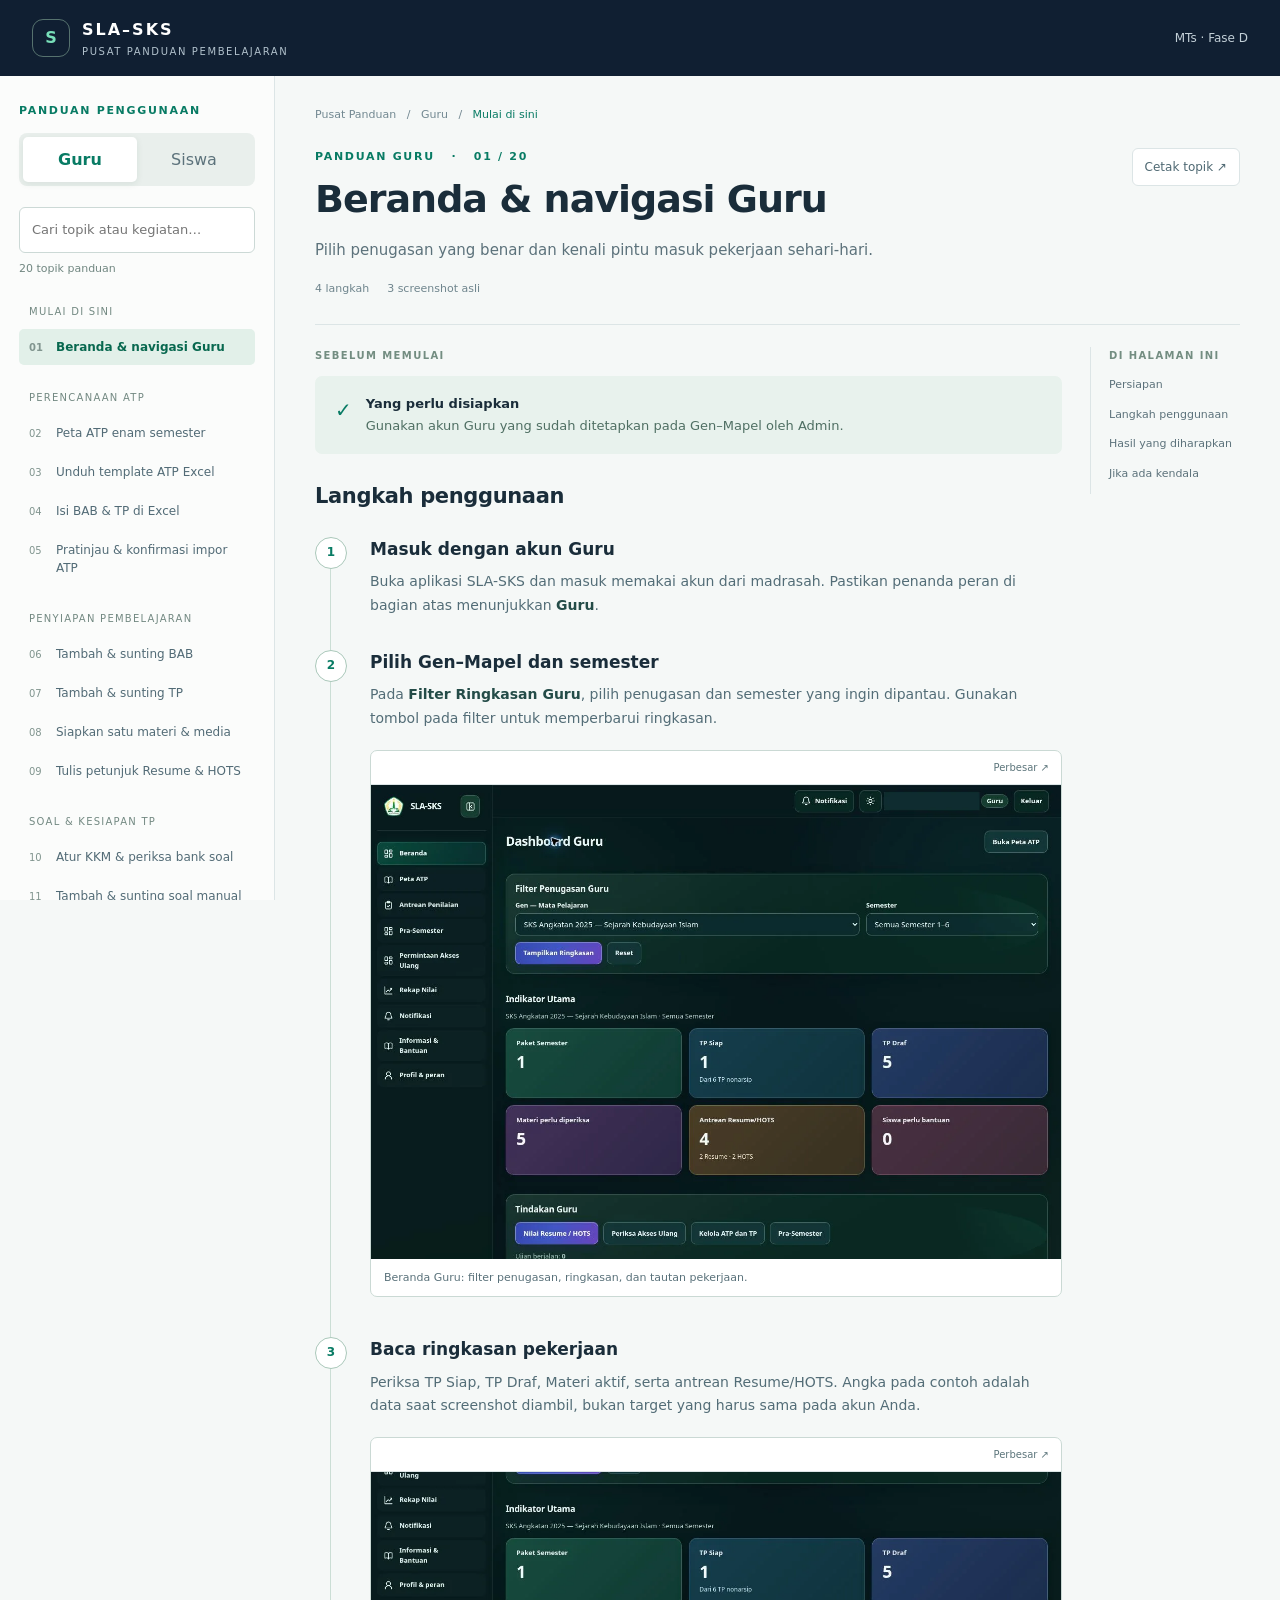
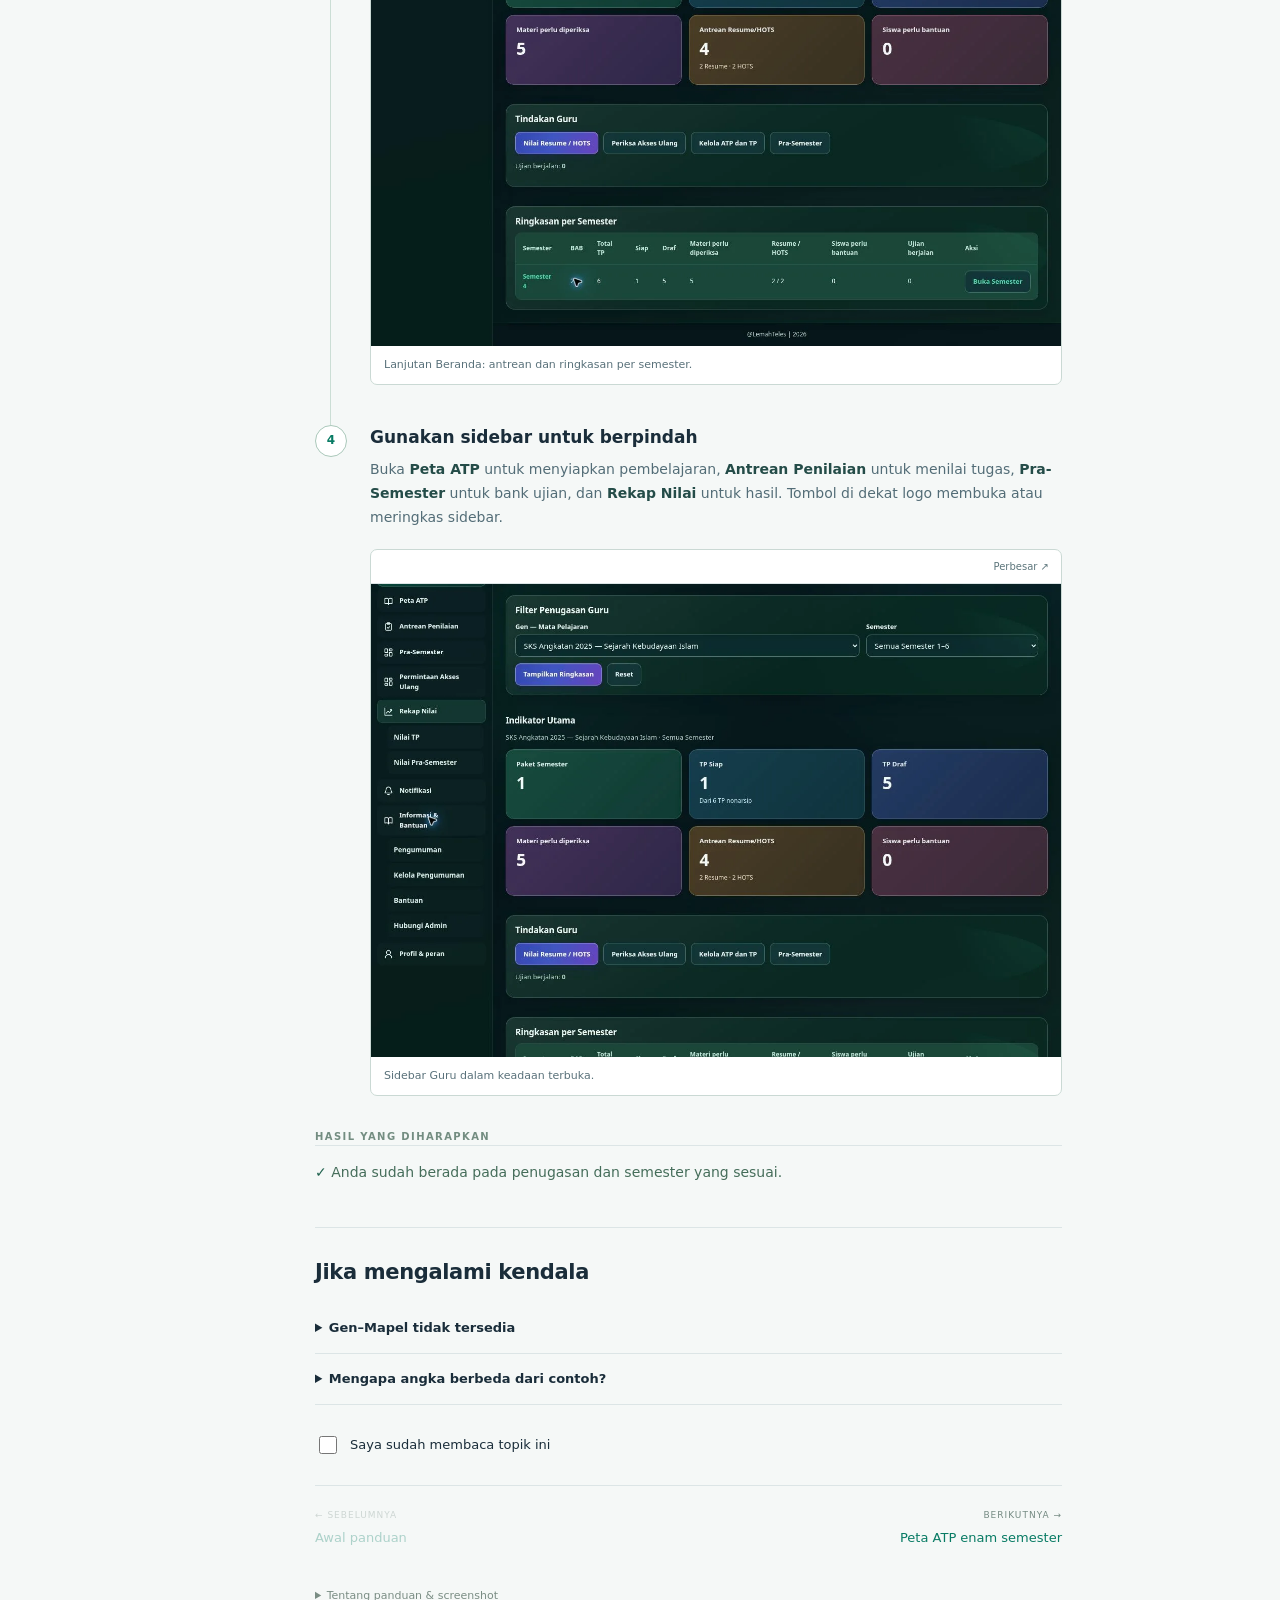
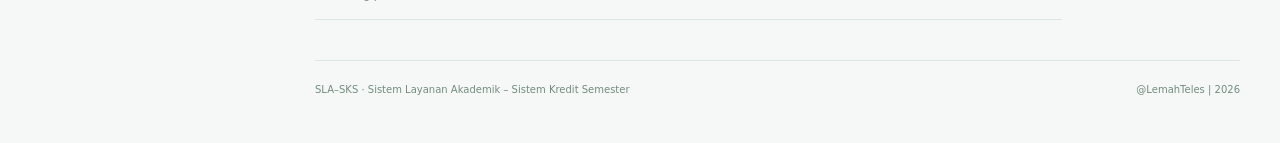
==== index.html @ f9694e11 "Publish review branch for Guru and Siswa tutorials" ====
<!doctype html><html lang="id">
<head><meta charset="utf-8">
<meta name="viewport" content="width=device-width,initial-scale=1">
<meta name="description" content="Tutorial SLA-SKS untuk Guru dan Siswa: ATP Excel, materi, bank soal Word, penilaian, pembelajaran, ujian, nilai, dan sertifikat.">
<title>Tutorial Guru & Siswa · SLA-SKS</title><link rel="stylesheet" href="assets/tutorial.css">
</head>
<body><header class="top"><a class="brand" href="#guru/beranda" id="brand"><span class="logo" aria-hidden="true">S</span><span><strong>SLA–SKS</strong><small>PUSAT PANDUAN PEMBELAJARAN</small></span></a><div class="top-right"><span>MTs · Fase D</span><button class="mobile-menu" id="mobile" aria-label="Buka daftar isi" aria-expanded="false" aria-controls="sidebar">☰</button></div>
</header><div class="shell">
<aside id="sidebar"><div class="eyebrow">Panduan penggunaan</div><div class="roles" role="group" aria-label="Pilih peran"><button id="teacher" class="active" aria-pressed="true">Guru</button><button id="student" aria-pressed="false">Siswa</button></div><div class="search"><input type="search" id="search" placeholder="Cari topik atau kegiatan…" aria-label="Cari topik panduan"><div id="search-count" class="search-count" aria-live="polite"></div></div><nav id="nav" aria-label="Daftar panduan"></nav><div class="aside-foot"><div id="progress" class="progress"></div></div></aside>
<main class="workspace" id="main" tabindex="-1"><noscript><p>Aktifkan JavaScript untuk membuka daftar panduan.</p></noscript></main></div><button class="float-top" id="to-top" aria-label="Kembali ke atas" hidden>↑</button>
<dialog id="lightbox" class="zoom-fit" aria-label="Perbesar screenshot"><div class="dialog-head"><span id="caption">Screenshot aplikasi</span><div class="tools"><button id="minus" aria-label="Perkecil gambar">−</button><button id="zoom">Ukuran asli</button><button id="plus" aria-label="Perbesar gambar">+</button><button id="close">Tutup ×</button></div></div><div class="zoom-area"><img id="large" alt=""></div><div class="dialog-caption">Gunakan gulir saat diperbesar. Tekan Esc untuk menutup.</div></dialog>
<script defer src="assets/topics.js"></script>
<script defer src="assets/tutorial.js"></script>
</body>
</html>
---- assets/tutorial.css ----
:root {
  --navy:#101f32;
  --green:#087b64;
  --ink:#1a2d3a;
  --muted:#5c727b;
  --line:#dce5e6;
  --paper:#f5f8f7
}
* {
  box-sizing:border-box
}
html {
  scroll-behavior:smooth;
  scroll-padding-top:24px
}
body {
  margin:0;
  font:16px/1.7 system-ui,-apple-system,Segoe UI,sans-serif;
  color:var(--ink);
  background:var(--paper)
}
button,input {
  font:inherit
}
button,a {
  touch-action:manipulation
}
button {
  cursor:pointer
}
a {
  color:var(--green)
}
button:focus-visible,a:focus-visible,input:focus-visible,summary:focus-visible {
  outline:3px solid #dca333;
  outline-offset:4px
}
.top {
  height:76px;
  background:var(--navy);
  color:white;
  display:flex;
  align-items:center;
  justify-content:space-between;
  padding:0 32px;
  gap:18px
}
.brand {
  display:flex;
  align-items:center;
  gap:12px;
  color:white;
  text-decoration:none
}
.logo {
  display:grid;
  place-items:center;
  width:38px;
  height:38px;
  border:1px solid #56726e;
  border-radius:11px;
  color:#78dfb9;
  font-weight:800
}
.brand strong {
  letter-spacing:2px
}
.brand small {
  display:block;
  color:#b1c1cc;
  font-size:10px;
  letter-spacing:1.6px
}
.top-right {
  display:flex;
  align-items:center;
  gap:22px;
  font-size:12px;
  color:#c2cfd7
}
.tag {
  color:#b3e6d7;
  border:1px solid #42695f;
  border-radius:4px;
  padding:3px 9px;
  font-size:10px;
  letter-spacing:1.1px
}
.shell {
  max-width:1600px;
  margin:auto;
  display:grid;
  grid-template-columns:275px minmax(0,1fr)
}
aside {
  padding:26px 19px;
  border-right:1px solid var(--line);
  height:calc(100dvh - 76px);
  position:sticky;
  top:0;
  overflow:auto;
  background:#fbfcfb;
  scrollbar-width:thin
}
.eyebrow {
  font-size:11px;
  font-weight:700;
  letter-spacing:1.7px;
  text-transform:uppercase;
  color:var(--green)
}
.roles {
  display:flex;
  padding:4px;
  background:#e9efec;
  border-radius:8px;
  margin:12px 0 21px
}
.roles button {
  width:50%;
  border:0;
  border-radius:5px;
  background:none;
  color:var(--muted);
  padding:9px
}
.roles button.active {
  background:white;
  color:var(--green);
  font-weight:700;
  box-shadow:0 2px 7px #1a473215
}
.search input {
  width:100%;
  padding:11px 12px;
  border:1px solid #ccd9d6;
  border-radius:6px;
  background:white;
  font-size:13px
}
.search-count {
  font-size:11px;
  color:#708680;
  margin-top:7px
}
.nav-title {
  font-size:10px;
  letter-spacing:1.25px;
  color:#738982;
  margin:24px 10px 9px;
  text-transform:uppercase
}
.nav-item {
  display:flex;
  gap:10px;
  width:100%;
  padding:9px 10px;
  margin:3px 0;
  border:0;
  background:none;
  text-align:left;
  color:#526b76;
  font-size:12px;
  border-radius:5px;
  line-height:1.5
}
.nav-item.active {
  background:#e2f0e9;
  color:#08684f;
  font-weight:650
}
.nav-item:hover {
  background:#edf4f0
}
.nav-item .num {
  font-size:10px;
  color:#81958f;
  padding-top:2px;
  min-width:17px
}
.nav-item .check {
  margin-left:auto;
  color:var(--green)
}
.aside-foot {
  font-size:11px;
  color:#6d837d;
  border-top:1px solid var(--line);
  margin-top:24px;
  padding:16px 10px
}
.workspace {
  padding:30px 40px 45px;
  min-width:0
}
.crumb {
  font-size:11px;
  color:#728891;
  margin-bottom:23px
}
.crumb span {
  color:var(--green)
}
.intro {
  border-bottom:1px solid var(--line);
  padding-bottom:25px;
  margin-bottom:22px
}
.intro-head {
  display:flex;
  justify-content:space-between;
  gap:20px;
  align-items:start
}
h1 {
  font-size:clamp(27px,3vw,38px);
  line-height:1.22;
  margin:10px 0 15px;
  letter-spacing:-1px;
  font-weight:650
}
h2 {
  font-size:21px;
  line-height:1.4;
  letter-spacing:-.35px;
  margin:27px 0 16px
}
h3 {
  font-size:17px;
  margin:0 0 8px;
  line-height:1.5
}
.lead {
  color:var(--muted);
  max-width:740px;
  font-size:15px;
  margin:0
}
.meta {
  display:flex;
  gap:18px;
  flex-wrap:wrap;
  margin-top:17px;
  font-size:11px;
  color:#6f858d
}
.print {
  background:white;
  border:1px solid var(--line);
  border-radius:6px;
  color:#4f6973;
  padding:8px 12px;
  font-size:12px;
  white-space:nowrap
}
.notice {
  font-size:13px;
  color:#775c22;
  border-left:3px solid #caa34d;
  padding:13px 16px;
  background:#fcf7e9;
  margin:20px 0 28px
}
.article-grid {
  display:grid;
  grid-template-columns:minmax(0,1fr) 150px;
  gap:28px
}
.toc {
  border-left:1px solid var(--line);
  padding-left:18px;
  align-self:start;
  position:sticky;
  top:28px;
  font-size:11px
}
.toc button {
  display:block;
  text-align:left;
  border:0;
  background:none;
  color:var(--muted);
  margin:12px 0;
  padding:0;
  line-height:1.6
}
.toc button:hover {
  color:var(--green)
}
.section-kicker {
  font-size:10px;
  letter-spacing:1.4px;
  color:#738d81;
  font-weight:700
}
.prep {
  display:flex;
  gap:14px;
  align-items:flex-start;
  background:#e8f2ed;
  padding:17px 20px;
  border-radius:7px;
  margin:12px 0 28px;
  font-size:13px
}
.prep-symbol {
  font-size:20px;
  color:var(--green)
}
.prep p {
  margin:0;
  color:#4f6f63
}
.steps {
  list-style:none;
  margin:25px 0 32px;
  padding:0;
  counter-reset:step
}
.steps>li {
  position:relative;
  padding:0 0 32px 39px;
  border-left:1px solid #cbded5;
  margin-left:15px;
  counter-increment:step
}
.steps>li:last-child {
  border-left-color:transparent;
  padding-bottom:0
}
.steps>li:before {
  content:counter(step);
  position:absolute;
  left:-16px;
  top:0;
  background:white;
  border:1px solid #a9c7b9;
  color:var(--green);
  border-radius:50%;
  width:30px;
  height:30px;
  text-align:center;
  line-height:28px;
  font-size:12px;
  font-weight:700
}
.steps p {
  font-size:14px;
  color:#536d77;
  margin:0
}
.steps b {
  font-weight:650;
  color:#244c48
}
.figure {
  margin:19px 0 8px;
  border:1px solid #cad9d4;
  border-radius:7px;
  overflow:hidden;
  background:white
}
.figure-top {
  padding:8px 12px;
  display:flex;
  justify-content:space-between;
  font-size:10px;
  color:#5c757b;
  border-bottom:1px solid var(--line);
  gap:8px
}
.image-open {
  display:block;
  position:relative;
  border:0;
  padding:0;
  width:100%;
  background:#e7eeec;
  text-align:initial
}
.image-open img {
  width:100%;
  height:auto;
  display:block
}
.figure figcaption {
  font-size:11px;
  color:#59717a;
  padding:10px 13px;
  line-height:1.6
}
.pin {
  position:absolute;
  display:grid;
  place-items:center;
  background:#ffe388;
  color:#243931;
  border:2px solid white;
  border-radius:50%;
  width:27px;
  height:27px;
  font-weight:800;
  font-size:12px;
  transform:translate(-50%,calc(-100% - 17px));
  box-shadow:0 2px 7px #001d3a88;
  pointer-events:none
}
.pin:after {
  content:'';
  position:absolute;
  top:23px;
  width:2px;
  height:16px;
  background:#ffe388;
  box-shadow:0 1px 2px #0008
}
.pin:before {
  content:'';
  position:absolute;
  top:34px;
  border:5px solid transparent;
  border-top-color:#ffe388
}
.pin-legend {
  padding:9px 13px;
  display:flex;
  gap:12px;
  flex-wrap:wrap;
  background:#fffbef;
  font-size:11px;
  color:#6e5b2c
}
.pin-legend b {
  color:#775c12;
  margin-right:4px
}
.expected {
  border-top:1px solid var(--line);
  padding:15px 0;
  font-size:14px;
  color:#456d5a
}
.expected strong {
  color:#20624e
}
.reference-table {
  width:100%;
  border-collapse:collapse;
  font-size:13px;
  line-height:1.7;
  margin:15px 0 25px
}
.reference-table th {
  text-align:left;
  background:#e8f1ed;
  font-weight:650
}
.reference-table td,.reference-table th {
  padding:12px 14px;
  vertical-align:top;
  border-bottom:1px solid #d8e3dd
}
.reference-table td:first-child {
  font-weight:600;
  color:#305a4c;
  min-width:130px
}
.table-wrap {
  overflow-x:auto
}
.example {
  padding:15px 18px;
  background:#eef3f5;
  border-left:3px solid #7d9cad;
  font-size:13px;
  color:#4e6775;
  margin:22px 0
}
.trouble {
  border-top:1px solid var(--line);
  margin-top:27px;
  padding-top:3px
}
details {
  border-bottom:1px solid var(--line);
  padding:14px 0;
  font-size:13px
}
summary {
  cursor:pointer;
  font-weight:600
}
details p {
  color:var(--muted);
  margin-bottom:0
}
.coverage {
  font-size:11px;
  color:#6f8088;
  line-height:1.7;
  margin:25px 0 0;
  padding-top:14px;
  border-top:1px dashed var(--line)
}
.coverage b {
  color:#526e77
}
.done {
  display:flex;
  align-items:center;
  gap:10px;
  font-size:13px;
  margin:28px 0
}
.done input {
  accent-color:var(--green);
  width:18px;
  height:18px
}
.pager {
  display:flex;
  justify-content:space-between;
  gap:20px;
  border-top:1px solid var(--line);
  padding-top:22px;
  margin-top:25px
}
.pager button {
  background:transparent;
  color:var(--green);
  border:0;
  text-align:left;
  font-size:13px;
  max-width:48%;
  padding:0;
  line-height:1.6
}
.pager button:last-child {
  text-align:right
}
.pager small {
  display:block;
  color:#758b83;
  font-size:9px;
  letter-spacing:1px;
  margin-bottom:5px
}
.pager button:disabled {
  opacity:.3;
  cursor:default
}
.progress {
  margin-top:14px;
  font-size:10px;
  color:#70867b
}
.bar {
  height:3px;
  background:#e0e9e4;
  margin-top:8px
}
.bar span {
  display:block;
  height:100%;
  background:var(--green)
}
footer {
  margin-top:40px;
  padding-top:20px;
  border-top:1px solid var(--line);
  display:flex;
  justify-content:space-between;
  gap:14px;
  font-size:10px;
  color:#748b7e
}
.mobile-menu {
  display:none;
  background:transparent;
  border:0;
  color:white;
  font-size:21px
}
dialog {
  padding:0;
  border:0;
  border-radius:8px;
  width:96vw;
  max-width:1600px;
  max-height:96dvh;
  background:#122632;
  color:white
}
dialog::backdrop {
  background:#061018eb
}
dialog .dialog-head {
  display:flex;
  justify-content:space-between;
  align-items:center;
  padding:11px 15px;
  font-size:12px;
  gap:14px
}
dialog .tools {
  display:flex;
  gap:6px;
  flex-shrink:0
}
dialog button {
  background:transparent;
  border:1px solid #658079;
  color:white;
  border-radius:5px;
  padding:5px 11px;
  font-size:12px
}
dialog .zoom-area {
  overflow:auto;
  max-height:81dvh;
  padding:10px;
  text-align:center
}
dialog img {
  display:block;
  margin:auto;
  max-width:none
}
dialog.zoom-fit img {
  width:auto!important;
  max-width:100%;
  max-height:77dvh;
  object-fit:contain
}
dialog .dialog-caption {
  font-size:11px;
  color:#b7c9c2;
  padding:8px 15px
}
.no-results {
  font-size:12px;
  padding:15px;
  color:#6c8280
}
.flow {
  margin:20px 0 28px;
  border-top:1px solid var(--line);
  border-bottom:1px solid var(--line);
  padding:20px 0
}
.flow-start {
  text-align:center;
  font-size:13px;
  font-weight:700;
  color:var(--green)
}
.flow-branches {
  display:grid;
  grid-template-columns:1fr 1fr;
  gap:24px;
  margin:16px 0
}
.flow-branch {
  text-align:center;
  padding:15px;
  border-left:2px solid #adcbb9;
  background:#edf4ef;
  font-size:12px
}
.flow-branch b {
  display:block;
  color:#235e49;
  font-size:13px
}
.flow-branch p {
  margin:5px 0
}
.flow-end {
  text-align:center;
  font-size:13px;
  font-weight:700;
  color:#294e68
}
.toast {
  position:fixed;
  bottom:20px;
  right:20px;
  background:var(--navy);
  color:white;
  padding:12px 20px;
  border-radius:6px;
  font-size:12px;
  z-index:20
}
.float-top {
  position:fixed;
  bottom:20px;
  right:20px;
  width:42px;
  height:42px;
  border-radius:50%;
  border:0;
  background:var(--green);
  color:white;
  box-shadow:0 3px 12px #12342533;
  font-size:23px;
  z-index:7
}
.about {
  max-width:900px;
  margin-top:24px;
  font-size:11px;
  color:#7a8d84
}
.about summary {
  font-size:11px;
  font-weight:500
}
.about p {
  font-size:11px
}
.empty-search-actions {
  font-size:12px;
  background:transparent;
  border:1px solid var(--line);
  border-radius:4px;
  padding:5px 10px;
  color:var(--green)
}

@media(min-width:1450px) {
  .workspace {
  padding:34px 48px
}
.article-grid {
  grid-template-columns:minmax(0,1fr) 155px;
  gap:36px
}

}
@media(max-width:1180px) {
  .article-grid {
  grid-template-columns:1fr
}
.toc {
  display:none
}
.workspace {
  padding:27px
}
.shell {
  grid-template-columns:245px 1fr
}

}
@media(max-width:760px) {
  .top {
  padding:0 17px;
  height:68px;
  position:sticky;
  top:0;
  z-index:9
}
.top-right>span:first-child {
  display:none
}
.top-right {
  gap:8px
}
.mobile-menu {
  display:block
}
.brand small {
  font-size:8px
}
.brand strong {
  font-size:14px
}
.tag {
  font-size:8px;
  padding:3px 6px
}
.shell {
  display:block
}
aside {
  display:none;
  position:fixed;
  top:68px;
  bottom:0;
  height:auto;
  width:285px;
  z-index:8;
  box-shadow:15px 0 35px #10223244
}
aside.open {
  display:block
}
.workspace {
  padding:22px 17px
}
.intro-head {
  display:block
}
.print {
  margin-top:15px
}
.crumb {
  margin-bottom:19px
}
.meta {
  gap:10px
}
.steps>li {
  padding-left:24px;
  margin-left:13px
}
.steps>li:before {
  width:26px;
  height:26px;
  line-height:24px;
  left:-14px
}
.steps p {
  font-size:14px
}
.steps h3 {
  font-size:16px
}
.figure {
  margin-left:-12px
}
.figure-top {
  font-size:8px;
  padding:7px
}
.pin {
  width:18px;
  height:18px;
  font-size:9px;
  border-width:1px
}
.pin {
  transform:translate(-50%,calc(-100% - 11px))
}
.pin:after {
  top:16px;
  height:10px
}
.pin:before {
  top:23px;
  border-width:3px
}
footer {
  flex-direction:column
}
.flow-branches {
  gap:12px
}
.flow-branch {
  padding:9px;
  font-size:11px
}
dialog .dialog-head {
  flex-wrap:wrap
}
dialog .tools {
  margin-left:auto
}
.reference-table {
  font-size:12px
}
.reference-table td,.reference-table th {
  padding:10px
}
.prep {
  padding:15px
}
.float-top {
  width:37px;
  height:37px;
  bottom:14px;
  right:12px
}
.image-open:after {
  content:'↗';
  position:absolute;
  bottom:6px;
  right:6px;
  background:#ffffffdd;
  color:#19423b;
  border-radius:4px;
  padding:0 6px;
  font-size:13px
}

}

@media print {
  .top,aside,.toc,.print,.pager,.done,footer,.float-top,.about,.pin,.pin-legend {
  display:none!important
}
.shell,.article-grid {
  display:block
}
.workspace {
  padding:0
}
.figure {
  break-inside:avoid;
  max-width:100%
}
.figure img {
  max-height:20cm;
  object-fit:contain
}
.steps>li {
  break-inside:auto
}
.steps h3 {
  break-after:avoid
}
body {
  background:white;
  font-size:11pt
}
.notice,.example {
  background:#fafafa
}
details p {
  display:block
}
.coverage {
  font-size:9pt
}
.image-open {
  background:white
}
.steps {
  margin-bottom:15px
}
.figure-top span:last-child {
  display:none
}

}


[hidden] {
  display:none!important
}

@media(max-width:760px) {
  html {
  scroll-padding-top:82px
}

}

@media(prefers-reduced-motion:reduce) {
  html {
  scroll-behavior:auto
}

}
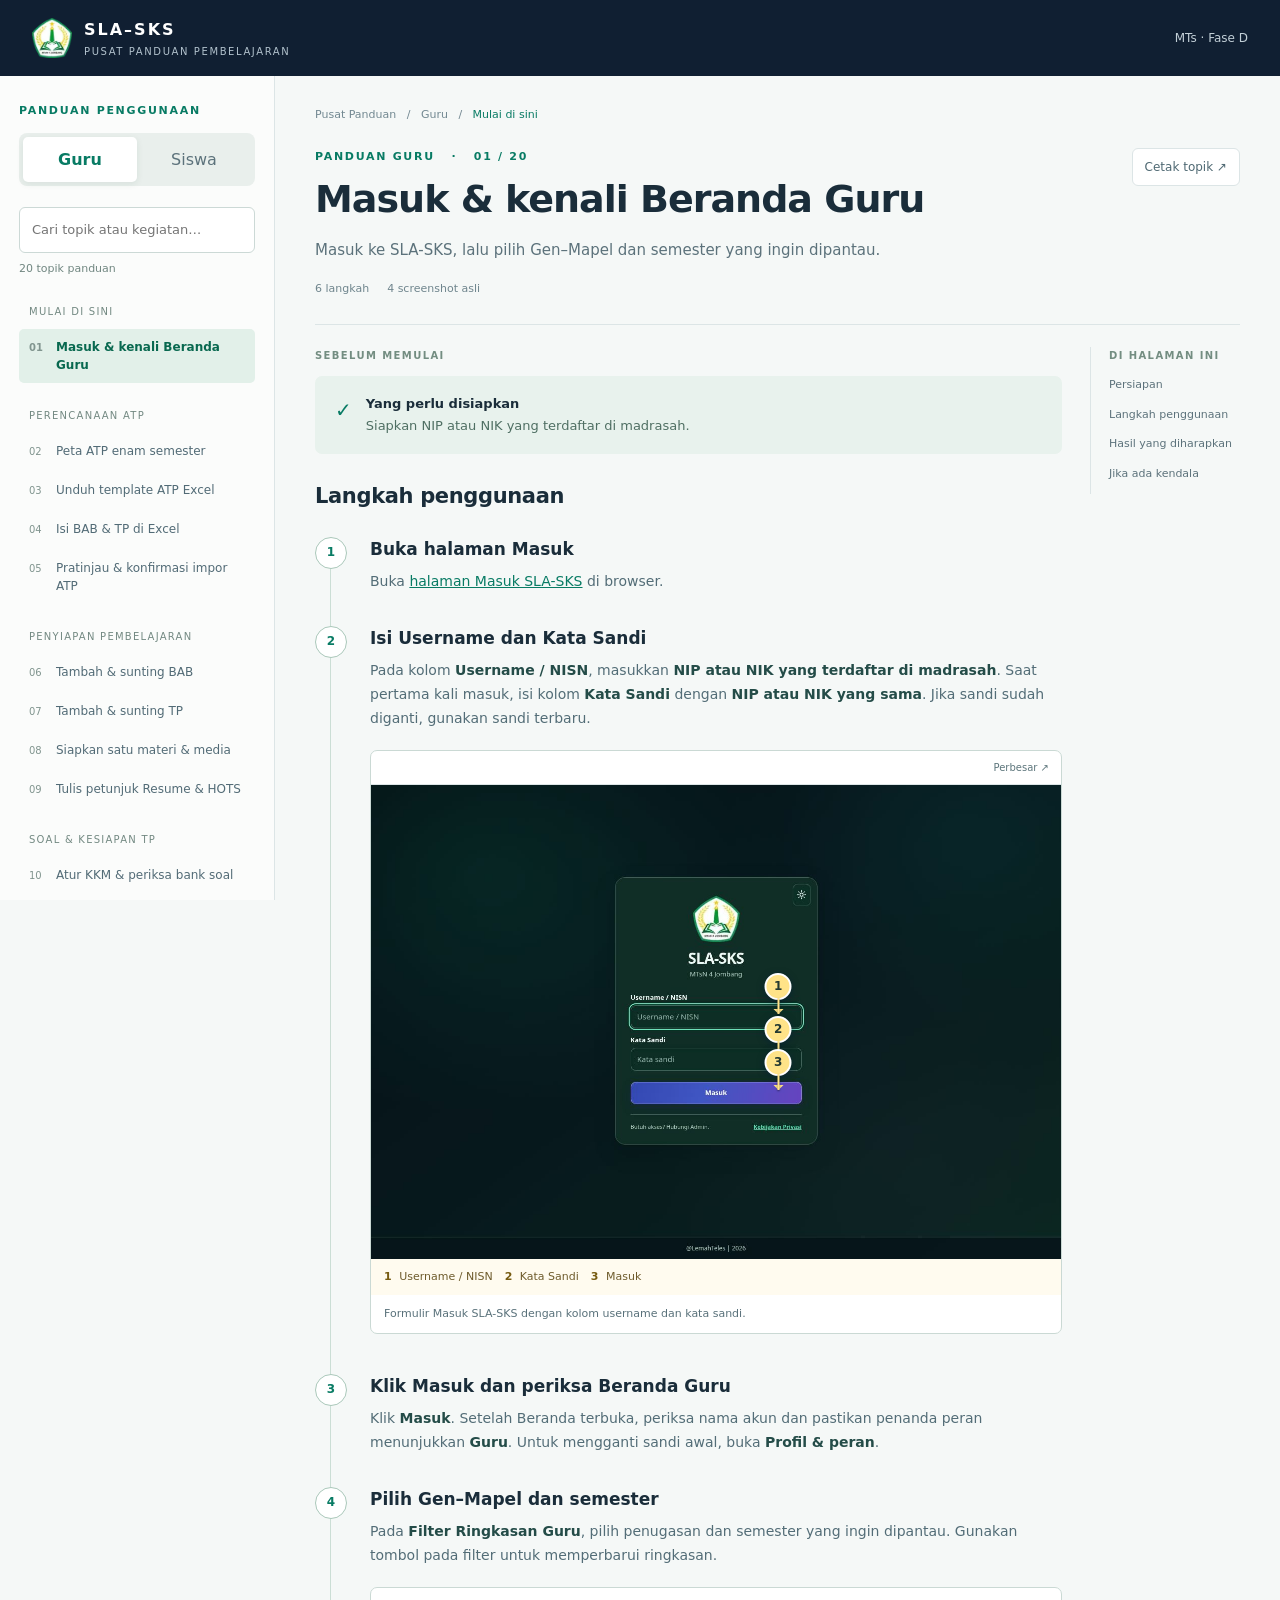
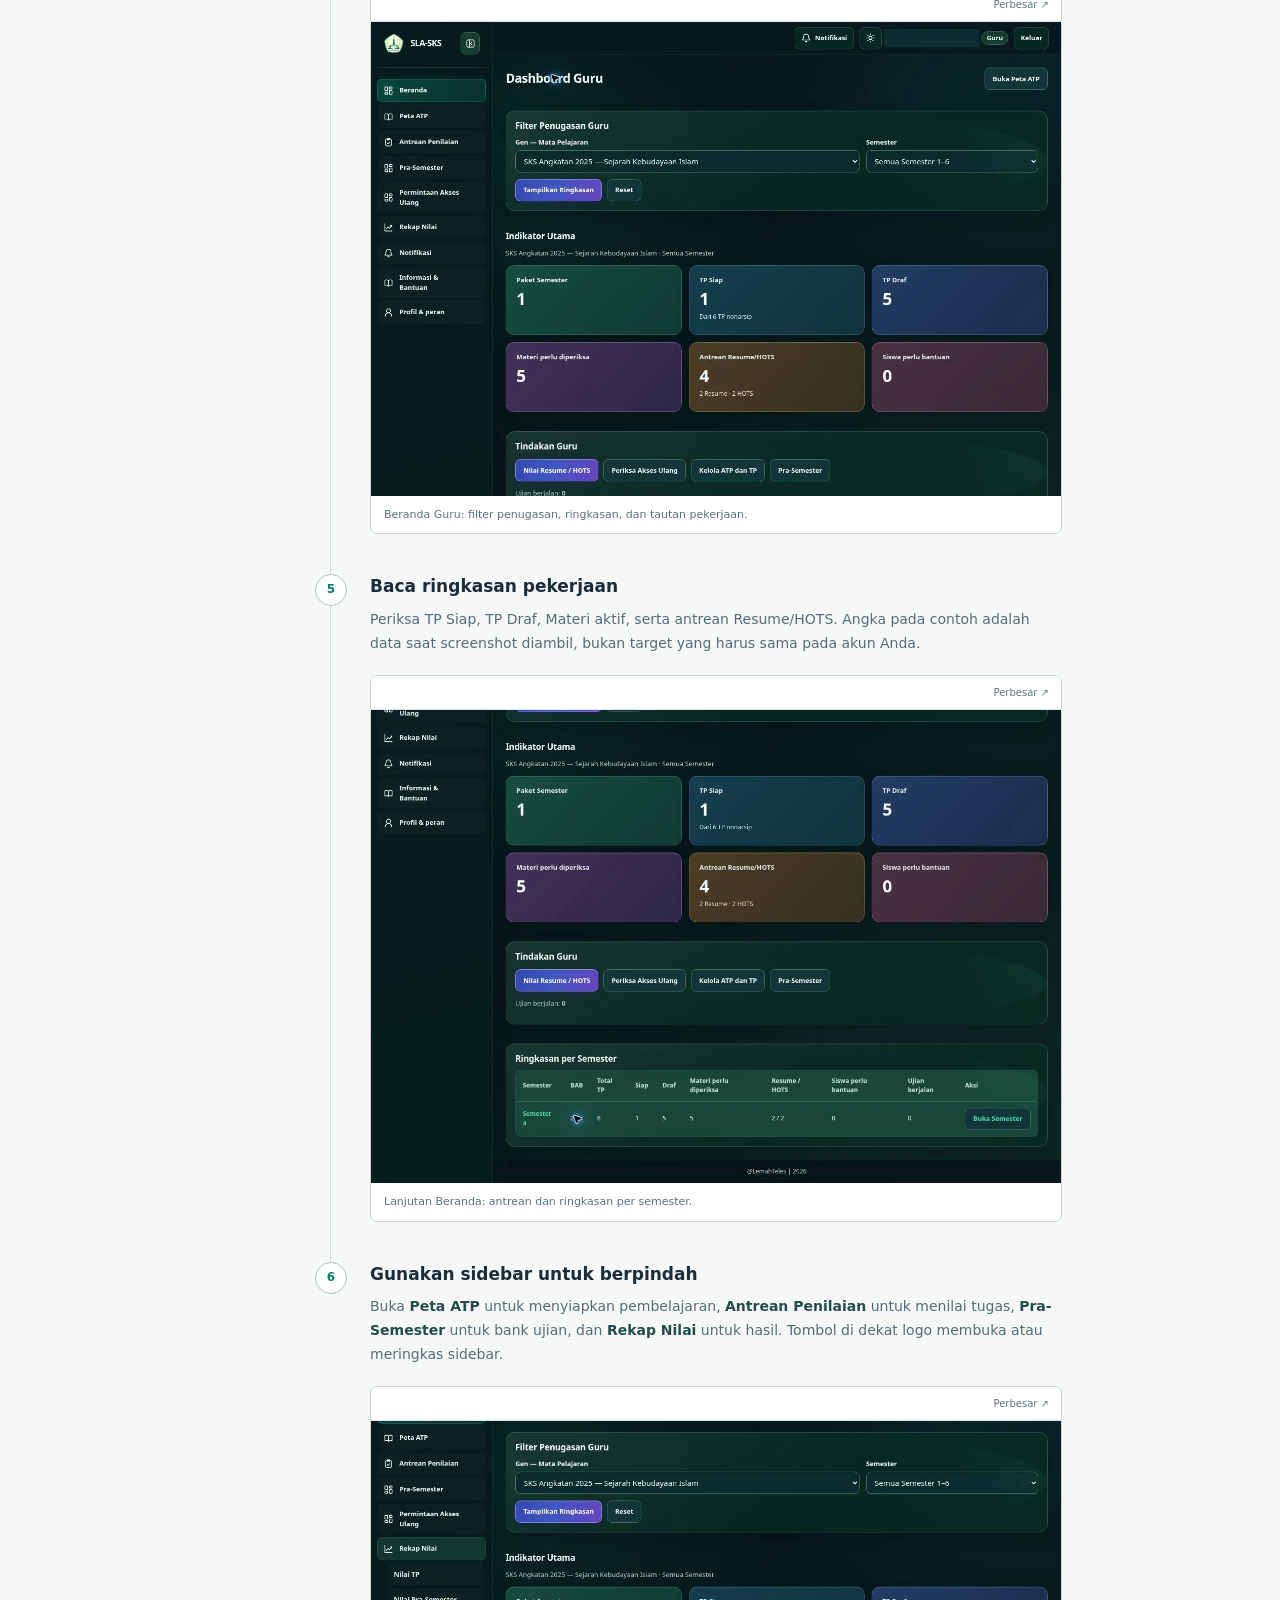
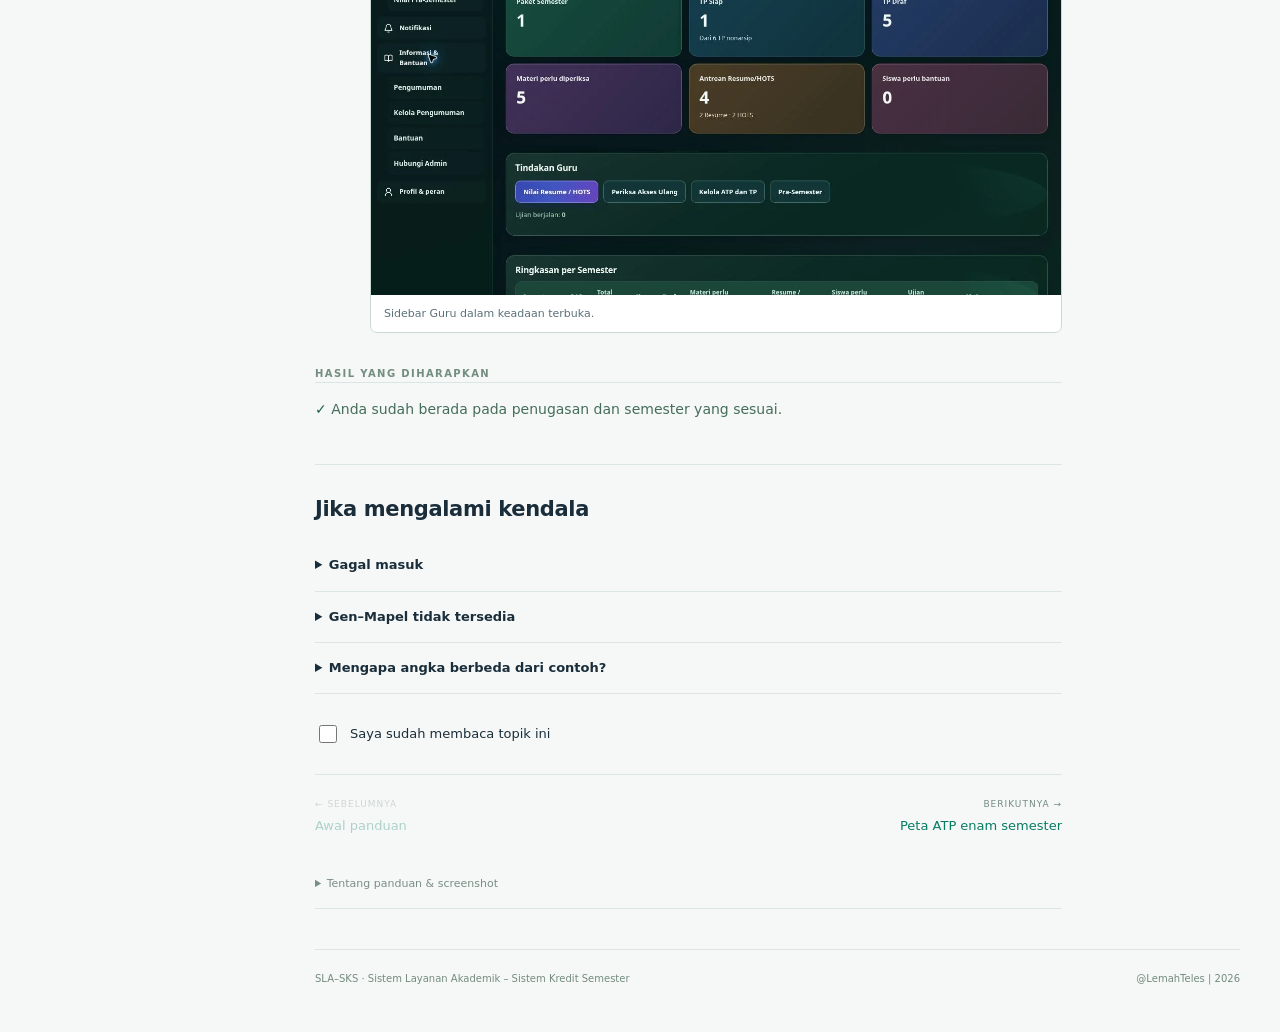
==== commit 7f0f3a3e: "Tambahkan logo madrasah dan draf sitemap tutorial" ====
--- a/index.html
+++ b/index.html
@@ -4,7 +4,7 @@
 <meta name="description" content="Tutorial SLA-SKS untuk Guru dan Siswa: ATP Excel, materi, bank soal Word, penilaian, pembelajaran, ujian, nilai, dan sertifikat.">
 <title>Tutorial Guru & Siswa · SLA-SKS</title><link rel="stylesheet" href="assets/tutorial.css">
 </head>
-<body><header class="top"><a class="brand" href="#guru/beranda" id="brand"><span class="logo" aria-hidden="true">S</span><span><strong>SLA–SKS</strong><small>PUSAT PANDUAN PEMBELAJARAN</small></span></a><div class="top-right"><span>MTs · Fase D</span><button class="mobile-menu" id="mobile" aria-label="Buka daftar isi" aria-expanded="false" aria-controls="sidebar">☰</button></div>
+<body><header class="top"><a class="brand" href="#guru/beranda" id="brand"><img class="logo" src="assets/logo-mtsn4-jombang.webp" width="40" height="40" alt="MTsN 4 Jombang"><span><strong>SLA–SKS</strong><small>PUSAT PANDUAN PEMBELAJARAN</small></span></a><div class="top-right"><span>MTs · Fase D</span><button class="mobile-menu" id="mobile" aria-label="Buka daftar isi" aria-expanded="false" aria-controls="sidebar">☰</button></div>
 </header><div class="shell">
 <aside id="sidebar"><div class="eyebrow">Panduan penggunaan</div><div class="roles" role="group" aria-label="Pilih peran"><button id="teacher" class="active" aria-pressed="true">Guru</button><button id="student" aria-pressed="false">Siswa</button></div><div class="search"><input type="search" id="search" placeholder="Cari topik atau kegiatan…" aria-label="Cari topik panduan"><div id="search-count" class="search-count" aria-live="polite"></div></div><nav id="nav" aria-label="Daftar panduan"></nav><div class="aside-foot"><div id="progress" class="progress"></div></div></aside>
 <main class="workspace" id="main" tabindex="-1"><noscript><p>Aktifkan JavaScript untuk membuka daftar panduan.</p></noscript></main></div><button class="float-top" id="to-top" aria-label="Kembali ke atas" hidden>↑</button>
--- a/assets/tutorial.css
+++ b/assets/tutorial.css
@@ -53,14 +53,11 @@
   text-decoration:none
 }
 .logo {
-  display:grid;
-  place-items:center;
-  width:38px;
-  height:38px;
-  border:1px solid #56726e;
-  border-radius:11px;
-  color:#78dfb9;
-  font-weight:800
+  flex:none;
+  display:block;
+  width:40px;
+  height:40px;
+  object-fit:contain
 }
 .brand strong {
   letter-spacing:2px
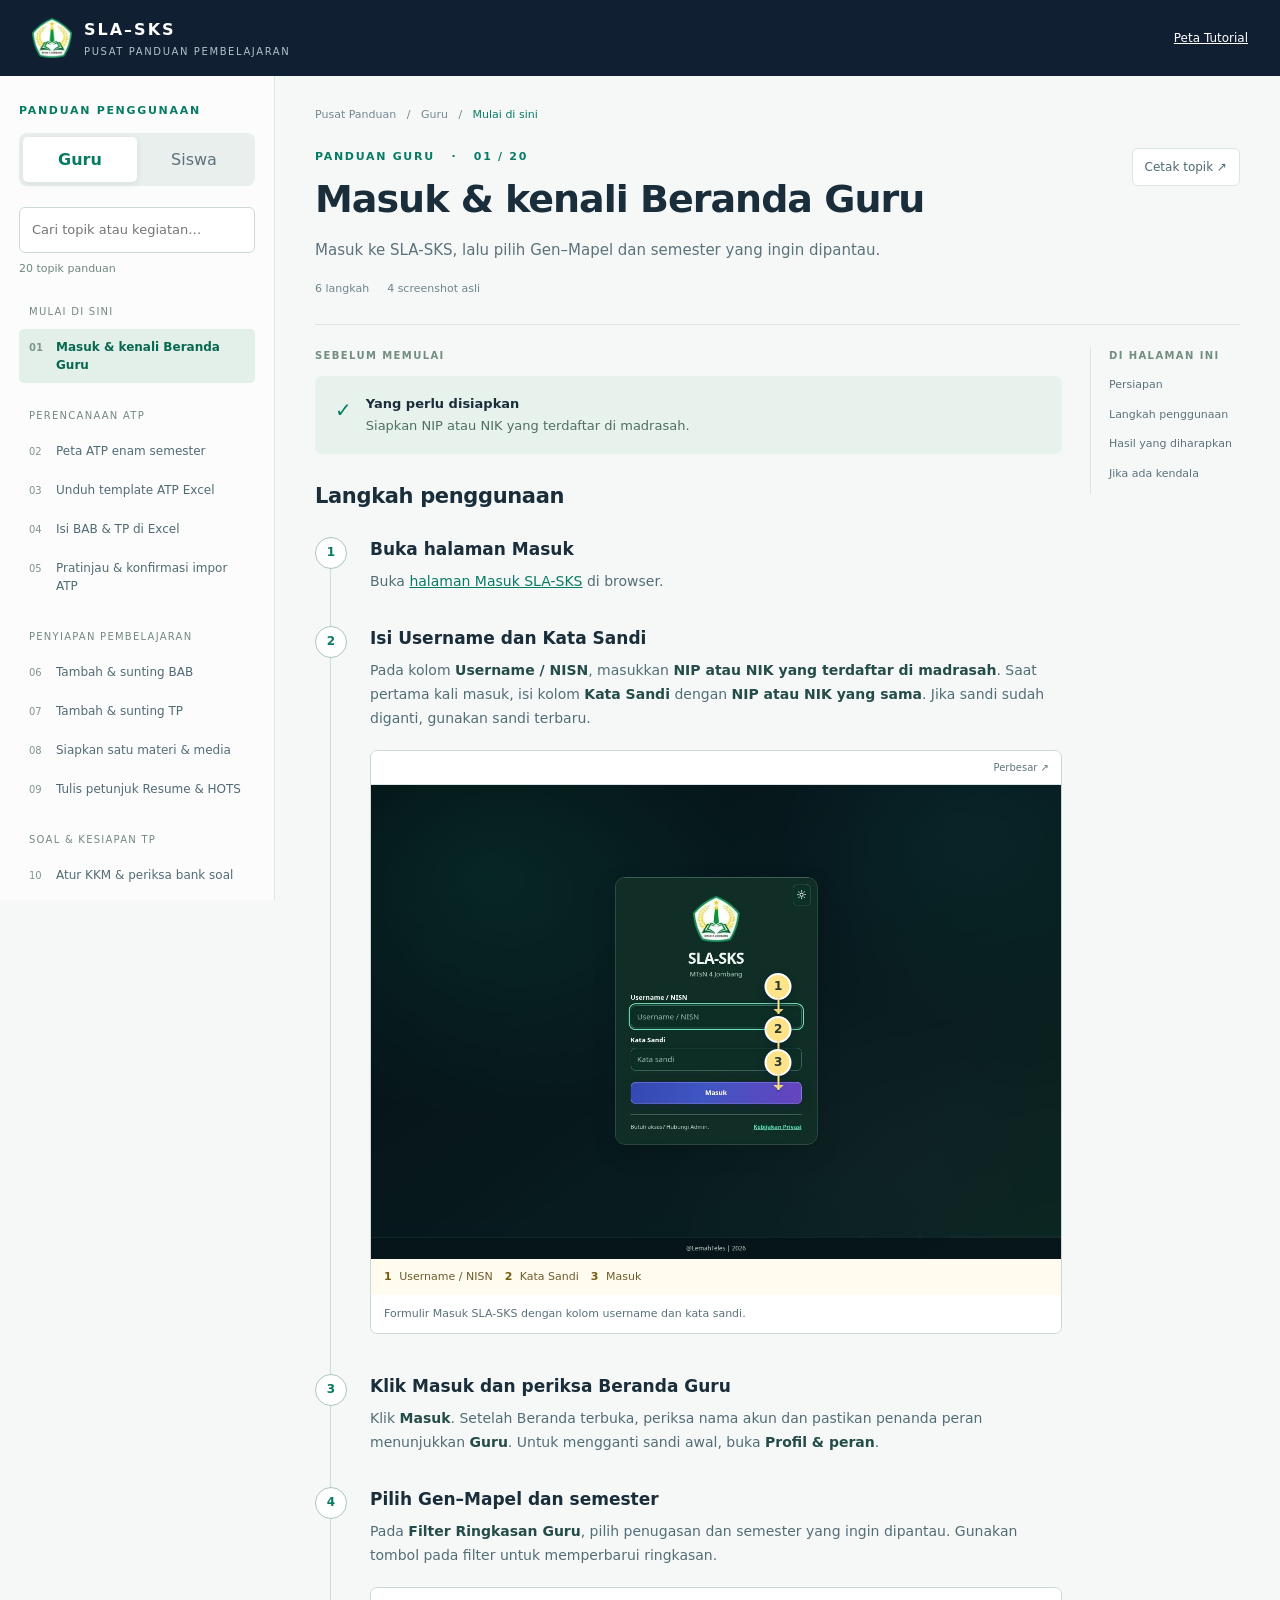
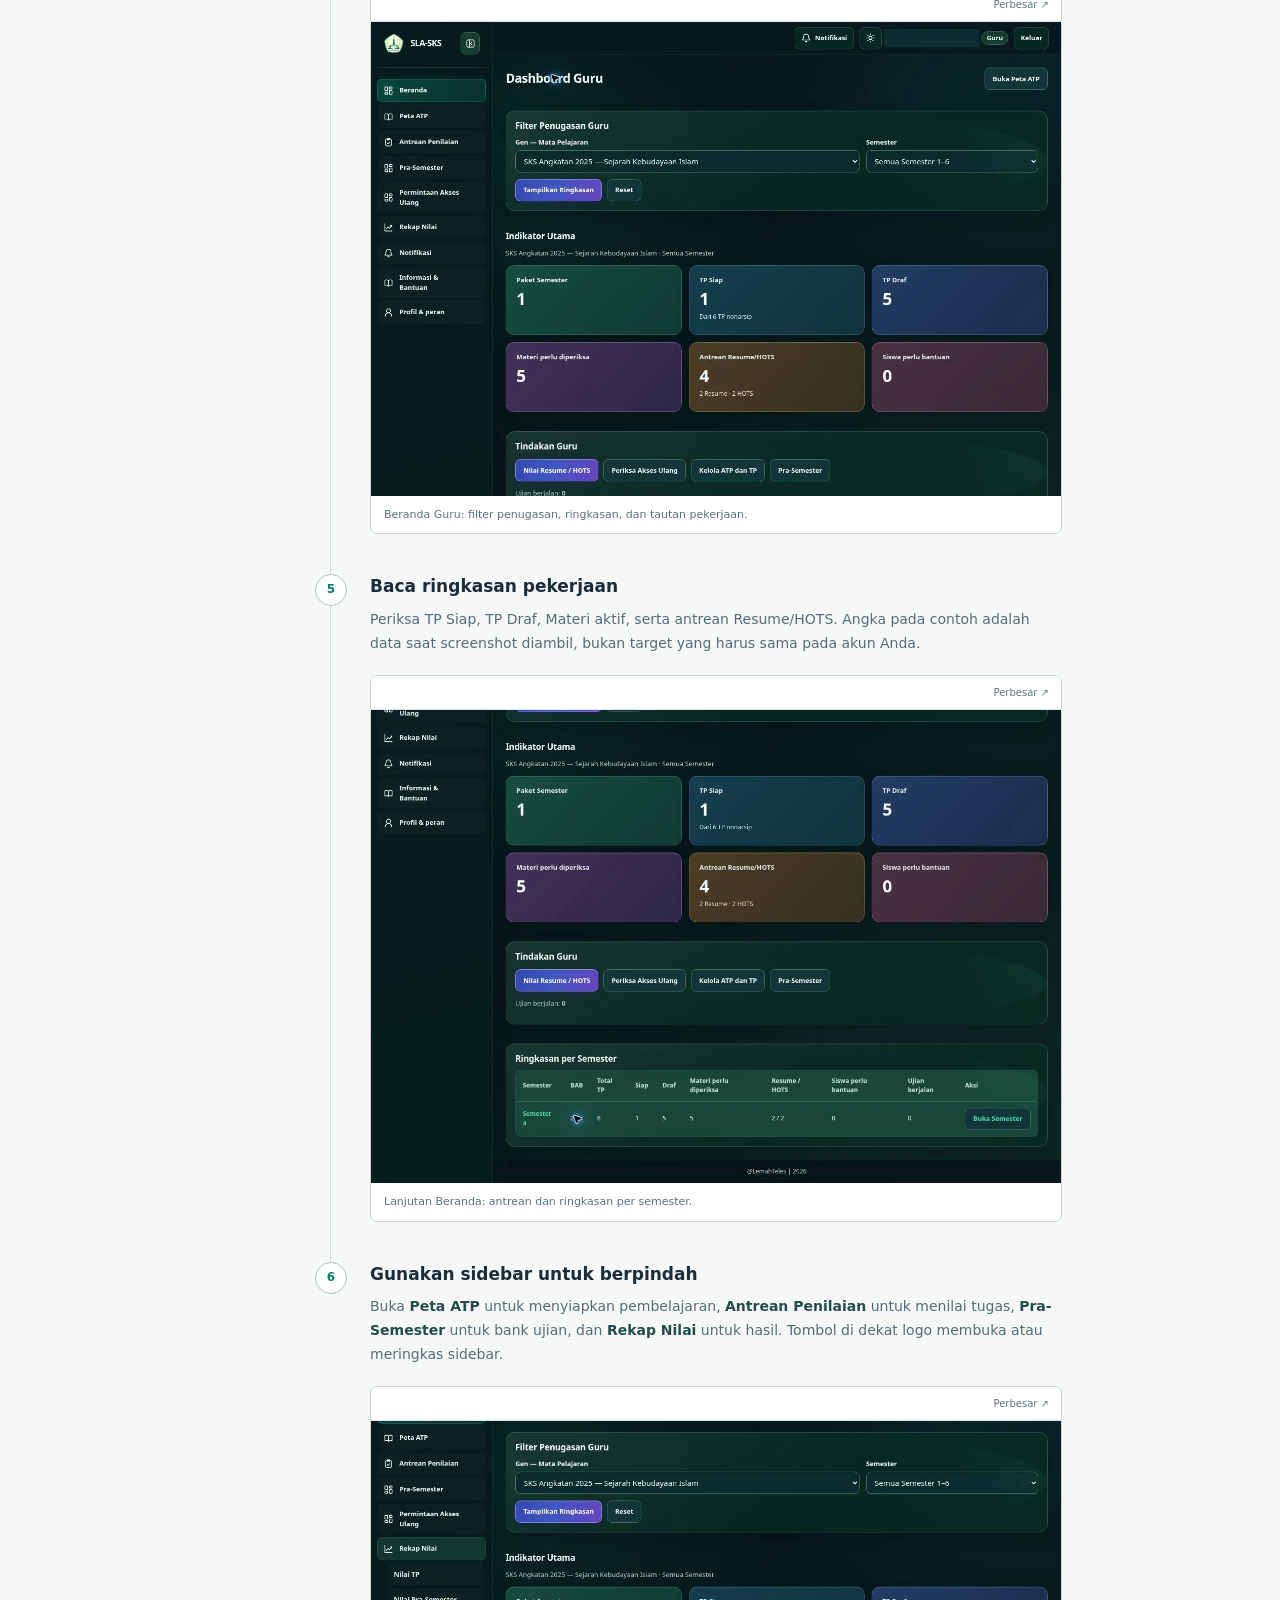
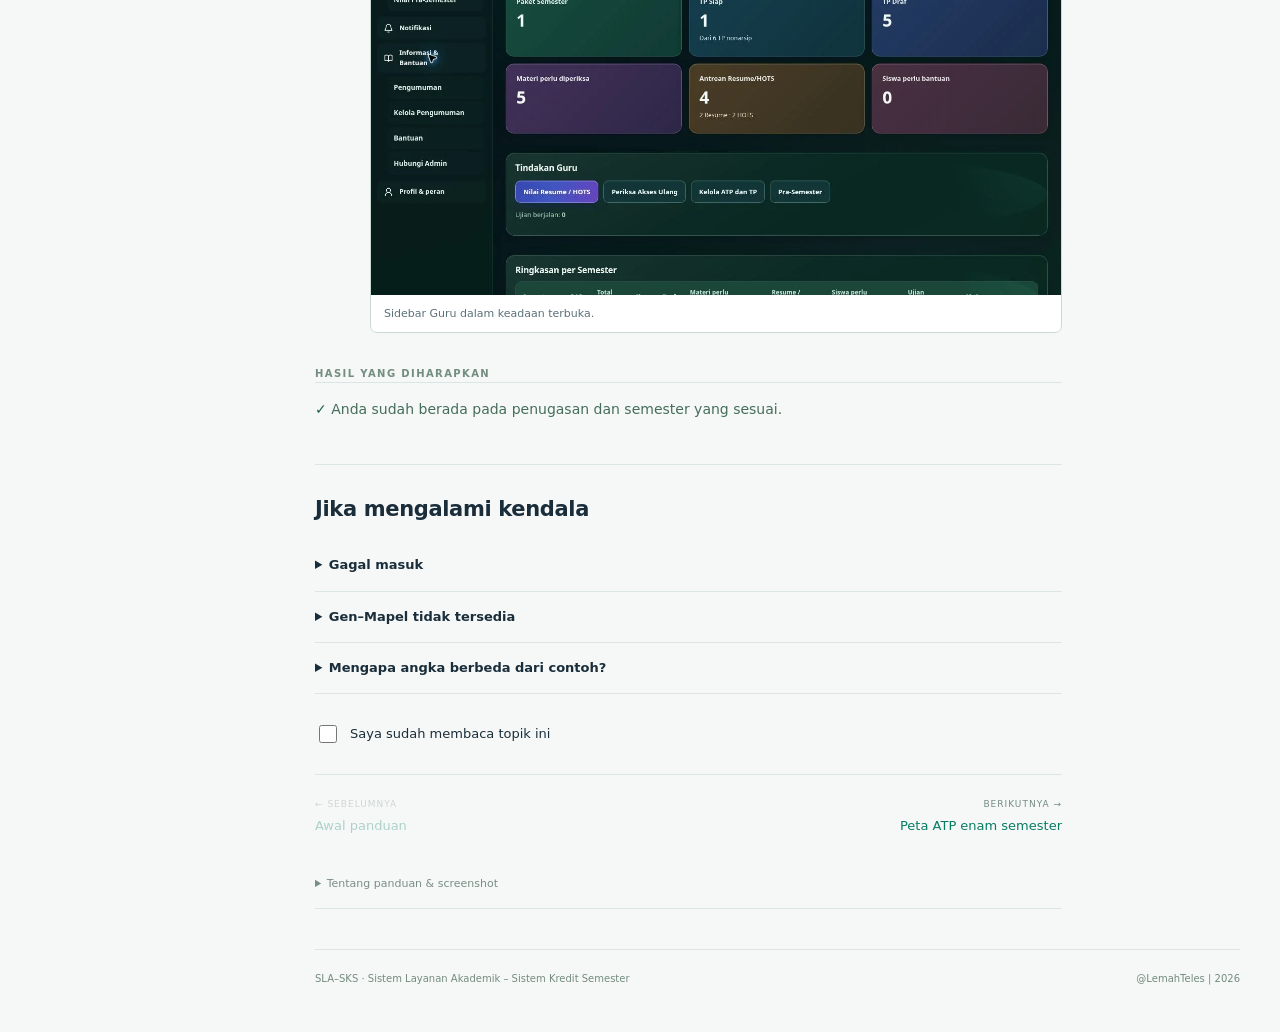
==== commit b5487782: "Tampilkan sitemap Guru dan Siswa sebagai bagan interaktif" ====
--- a/index.html
+++ b/index.html
@@ -4,7 +4,7 @@
 <meta name="description" content="Tutorial SLA-SKS untuk Guru dan Siswa: ATP Excel, materi, bank soal Word, penilaian, pembelajaran, ujian, nilai, dan sertifikat.">
 <title>Tutorial Guru & Siswa · SLA-SKS</title><link rel="stylesheet" href="assets/tutorial.css">
 </head>
-<body><header class="top"><a class="brand" href="#guru/beranda" id="brand"><img class="logo" src="assets/logo-mtsn4-jombang.webp" width="40" height="40" alt="MTsN 4 Jombang"><span><strong>SLA–SKS</strong><small>PUSAT PANDUAN PEMBELAJARAN</small></span></a><div class="top-right"><span>MTs · Fase D</span><button class="mobile-menu" id="mobile" aria-label="Buka daftar isi" aria-expanded="false" aria-controls="sidebar">☰</button></div>
+<body><header class="top"><a class="brand" href="#guru/beranda" id="brand"><img class="logo" src="assets/logo-mtsn4-jombang.webp" width="40" height="40" alt="MTsN 4 Jombang"><span><strong>SLA–SKS</strong><small>PUSAT PANDUAN PEMBELAJARAN</small></span></a><div class="top-right"><a class="header-link" href="sitemap.html">Peta Tutorial</a><button class="mobile-menu" id="mobile" aria-label="Buka daftar isi" aria-expanded="false" aria-controls="sidebar">☰</button></div>
 </header><div class="shell">
 <aside id="sidebar"><div class="eyebrow">Panduan penggunaan</div><div class="roles" role="group" aria-label="Pilih peran"><button id="teacher" class="active" aria-pressed="true">Guru</button><button id="student" aria-pressed="false">Siswa</button></div><div class="search"><input type="search" id="search" placeholder="Cari topik atau kegiatan…" aria-label="Cari topik panduan"><div id="search-count" class="search-count" aria-live="polite"></div></div><nav id="nav" aria-label="Daftar panduan"></nav><div class="aside-foot"><div id="progress" class="progress"></div></div></aside>
 <main class="workspace" id="main" tabindex="-1"><noscript><p>Aktifkan JavaScript untuk membuka daftar panduan.</p></noscript></main></div><button class="float-top" id="to-top" aria-label="Kembali ke atas" hidden>↑</button>
--- a/assets/tutorial.css
+++ b/assets/tutorial.css
@@ -758,9 +758,6 @@
   top:0;
   z-index:9
 }
-.top-right>span:first-child {
-  display:none
-}
 .top-right {
   gap:8px
 }
@@ -961,3 +958,24 @@
 
 }
 
+
+.header-link {
+  flex: none;
+  color: #fff;
+  white-space: nowrap;
+}
+
+@media (max-width: 380px) {
+  .top {
+    gap: 10px;
+    padding-inline: 12px;
+  }
+
+  .brand {
+    gap: 8px;
+  }
+
+  .brand small {
+    display: none;
+  }
+}
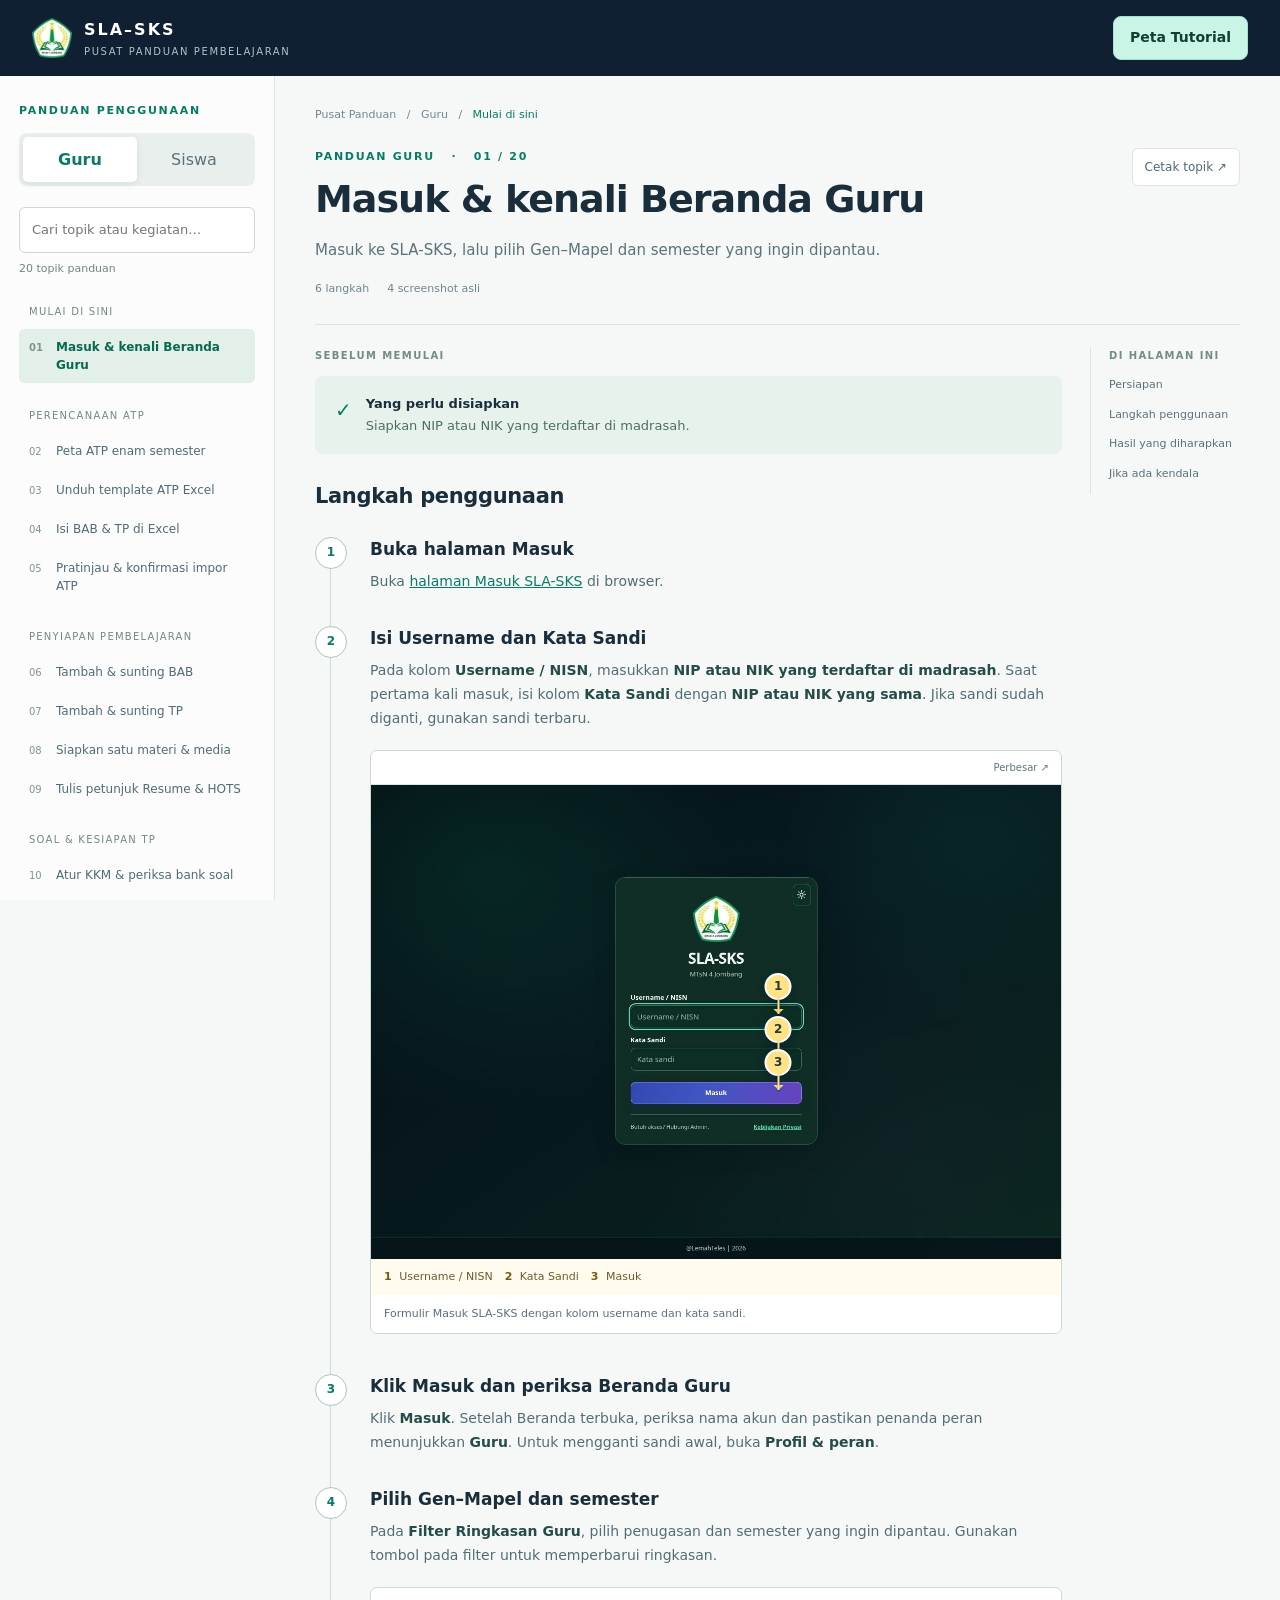
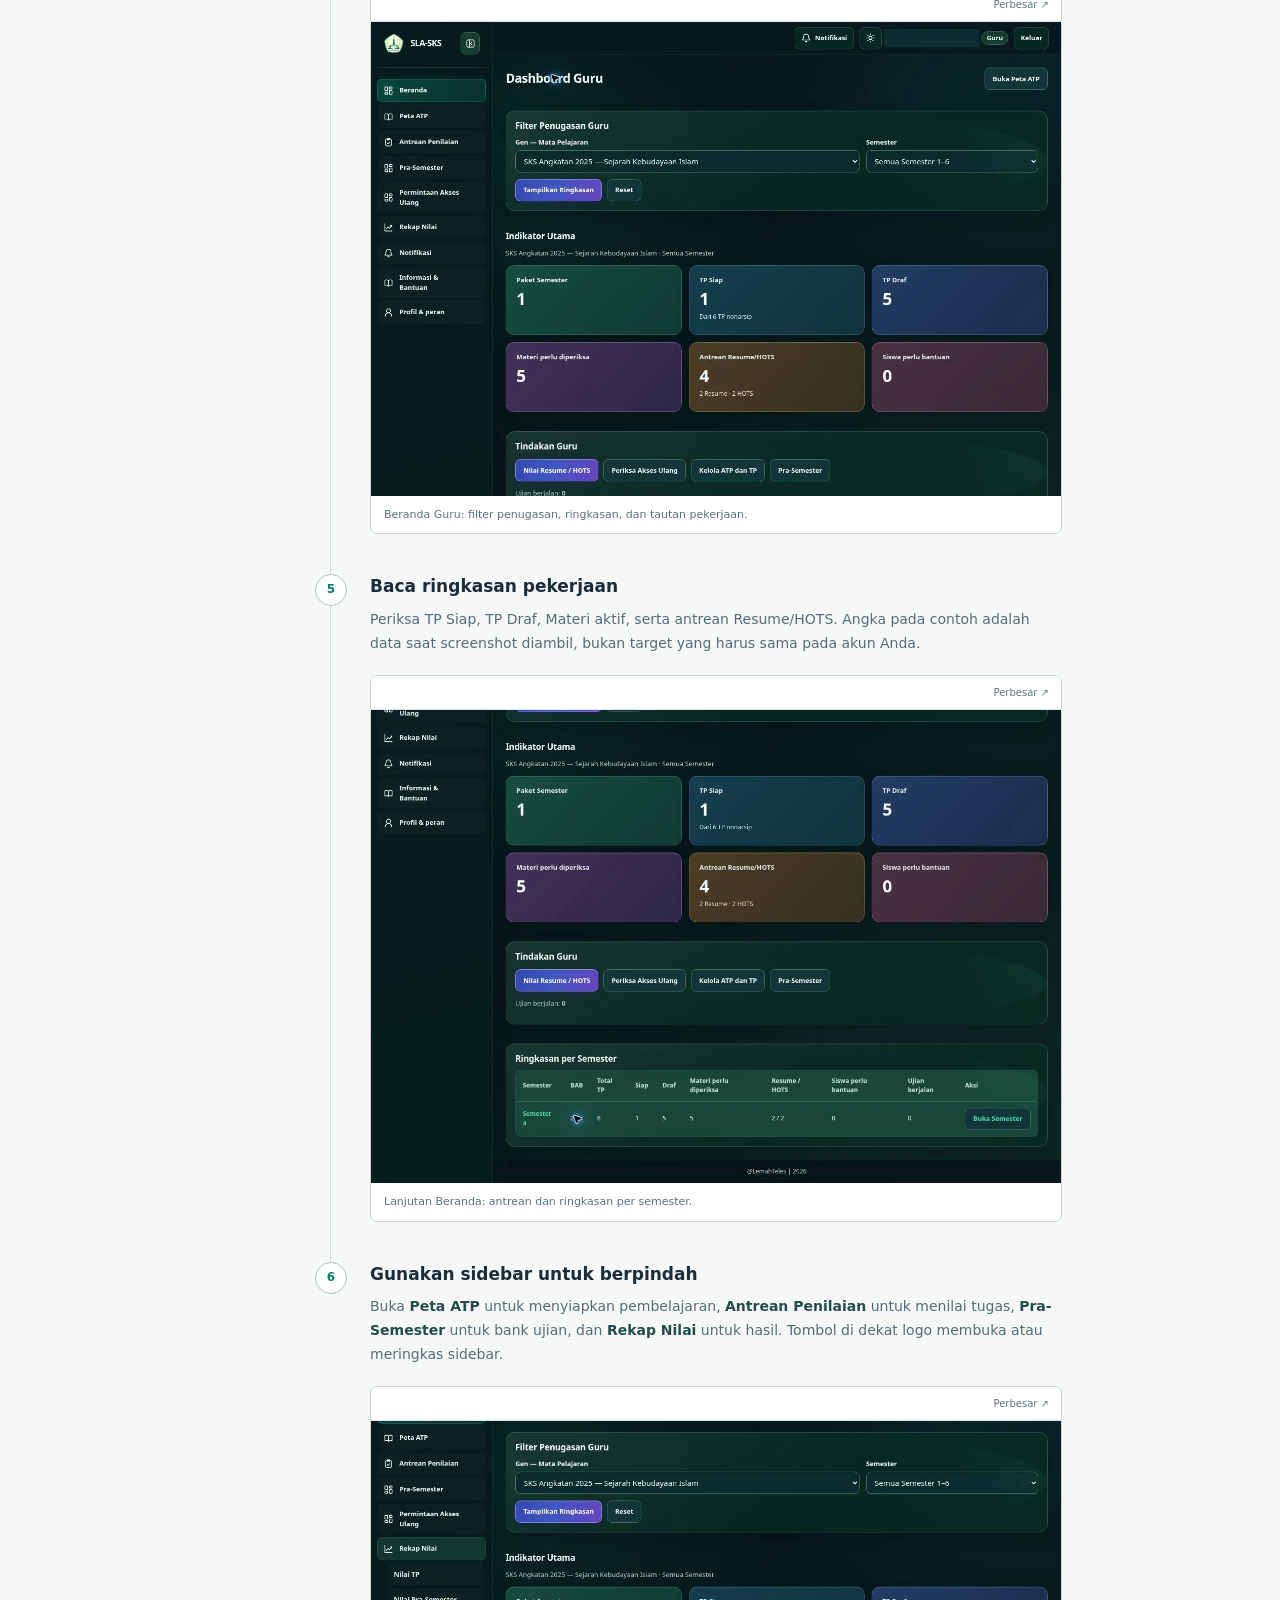
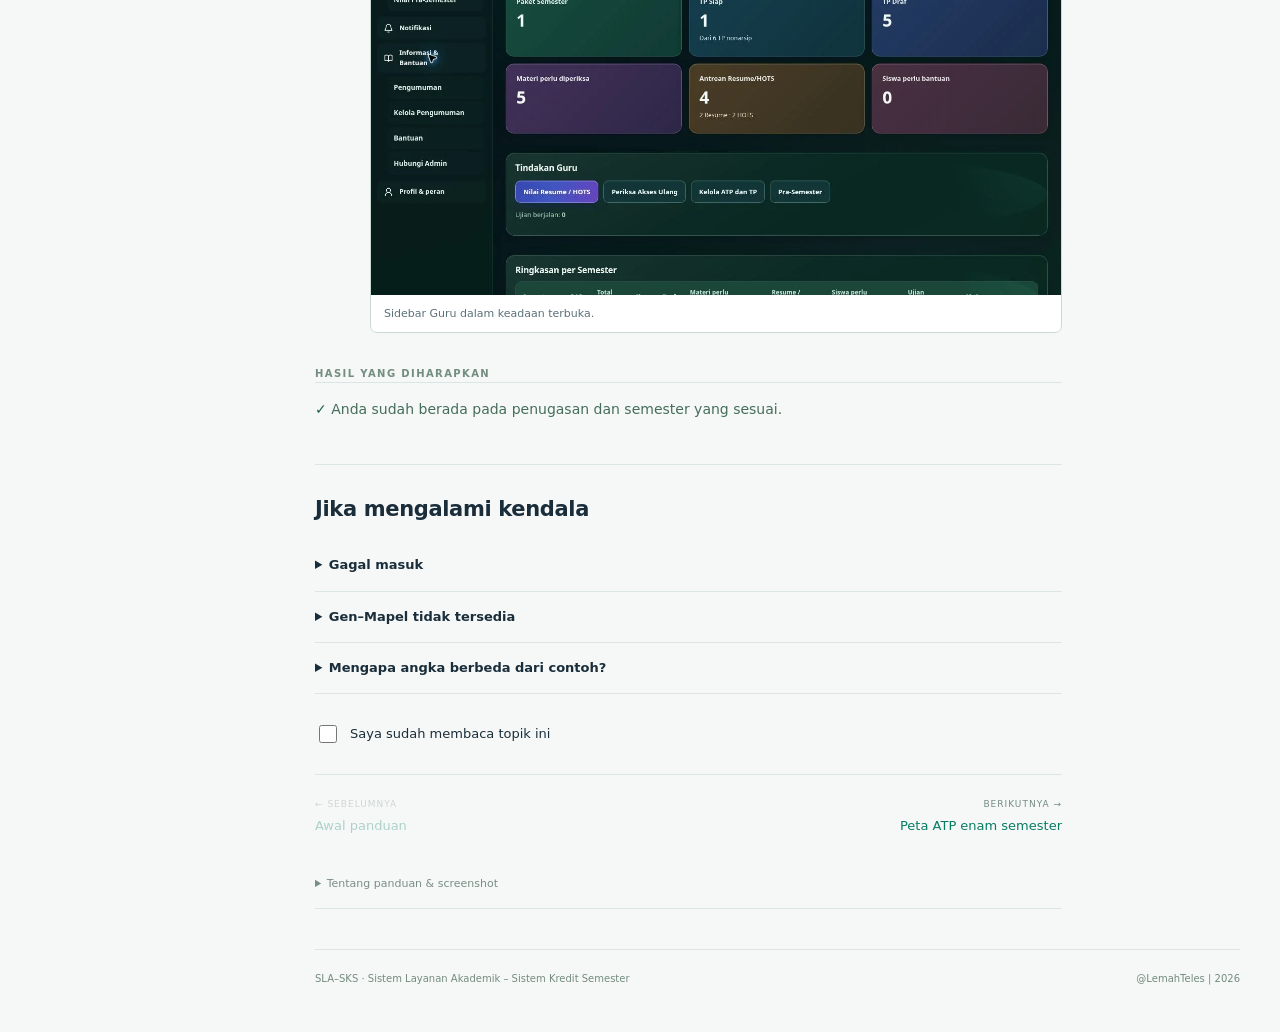
==== commit 0d6d4ebb: "Perjelas tombol Peta Tutorial pada header" ====
--- a/index.html
+++ b/index.html
@@ -2,7 +2,7 @@
 <head><meta charset="utf-8">
 <meta name="viewport" content="width=device-width,initial-scale=1">
 <meta name="description" content="Tutorial SLA-SKS untuk Guru dan Siswa: ATP Excel, materi, bank soal Word, penilaian, pembelajaran, ujian, nilai, dan sertifikat.">
-<title>Tutorial Guru & Siswa · SLA-SKS</title><link rel="stylesheet" href="assets/tutorial.css">
+<title>Tutorial Guru & Siswa · SLA-SKS</title><link rel="stylesheet" href="assets/tutorial.css?v=20261115-2">
 </head>
 <body><header class="top"><a class="brand" href="#guru/beranda" id="brand"><img class="logo" src="assets/logo-mtsn4-jombang.webp" width="40" height="40" alt="MTsN 4 Jombang"><span><strong>SLA–SKS</strong><small>PUSAT PANDUAN PEMBELAJARAN</small></span></a><div class="top-right"><a class="header-link" href="sitemap.html">Peta Tutorial</a><button class="mobile-menu" id="mobile" aria-label="Buka daftar isi" aria-expanded="false" aria-controls="sidebar">☰</button></div>
 </header><div class="shell">
--- a/assets/tutorial.css
+++ b/assets/tutorial.css
@@ -960,12 +960,33 @@
 
 
 .header-link {
+  display: inline-flex;
   flex: none;
-  color: #fff;
+  align-items: center;
+  justify-content: center;
+  min-height: 44px;
+  padding: 8px 16px;
+  border: 1px solid #a4e0ce;
+  border-radius: 8px;
+  background: #c9f4e6;
+  color: #103d34;
+  font-size: 14px;
+  font-weight: 700;
+  line-height: 1.25;
+  text-decoration: none;
   white-space: nowrap;
 }
 
-@media (max-width: 380px) {
+.header-link:hover {
+  background: #e3fff5;
+}
+
+.header-link:focus-visible {
+  outline: 3px solid #fff;
+  outline-offset: 3px;
+}
+
+@media (max-width: 480px) {
   .top {
     gap: 10px;
     padding-inline: 12px;
@@ -978,4 +999,8 @@
   .brand small {
     display: none;
   }
-}
+
+  .header-link {
+    padding-inline: 12px;
+  }
+}
